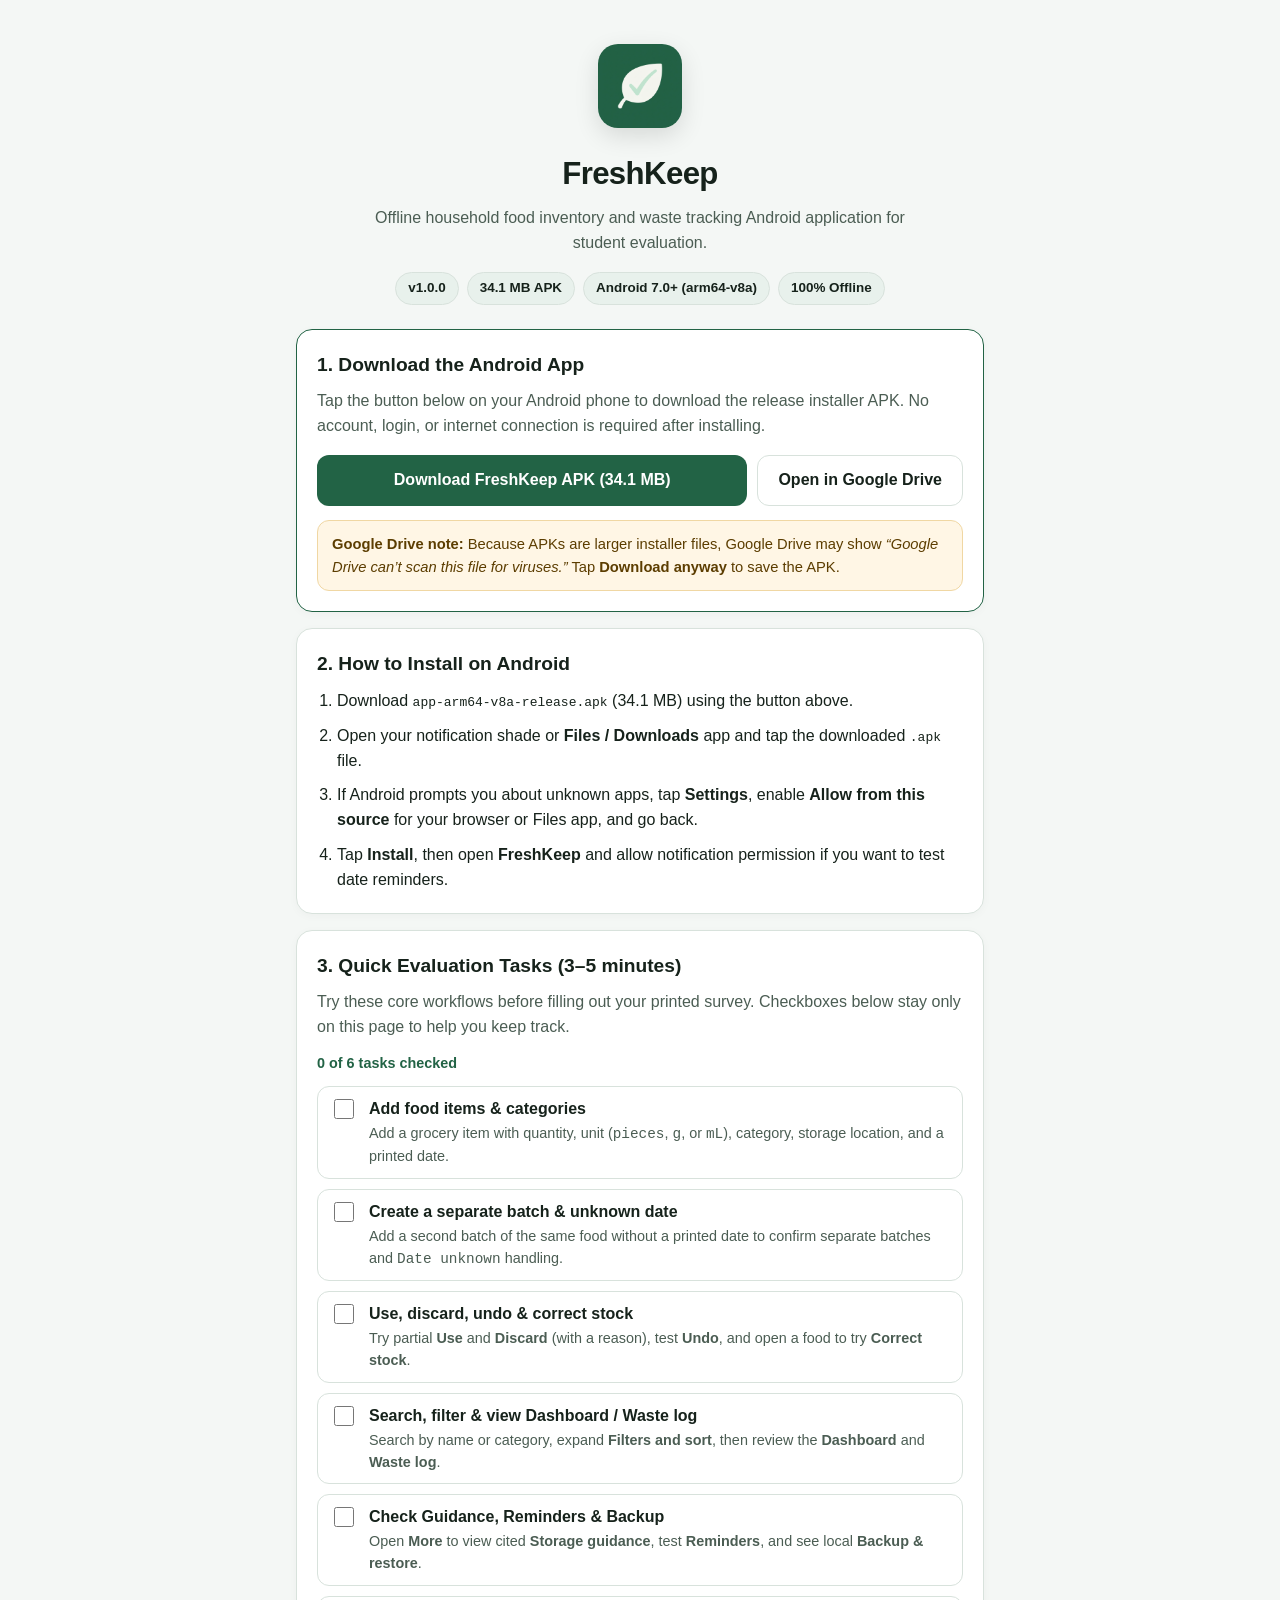
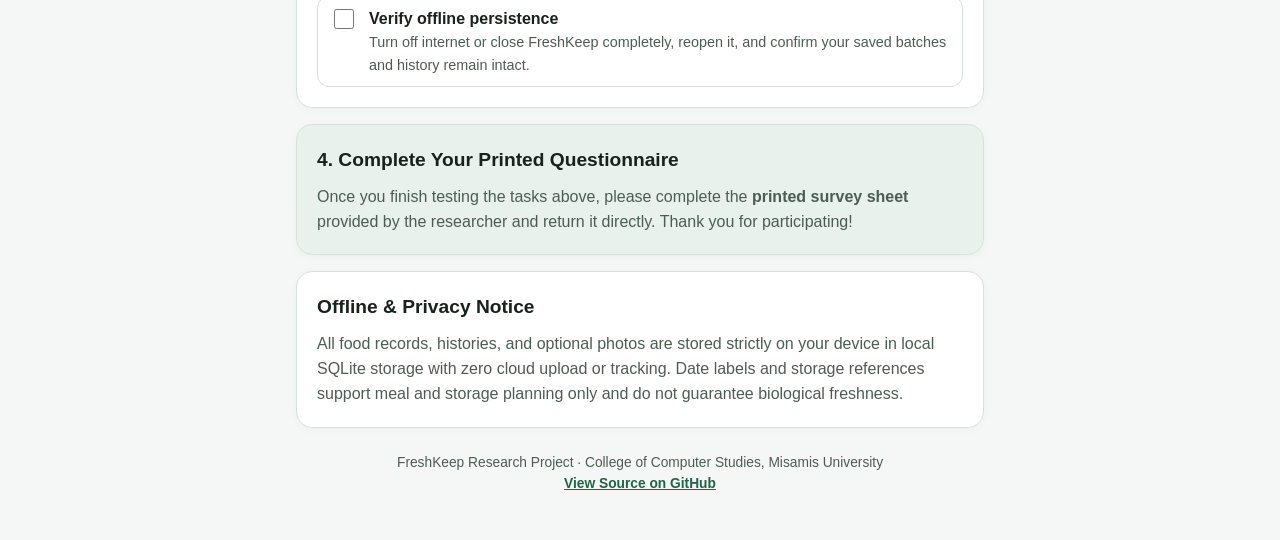
==== docs/index.html @ ba545961 "docs: add static landing page and download portal for student evaluation APK" ====
<!DOCTYPE html>
<html lang="en">
<head>
  <meta charset="utf-8">
  <meta name="viewport" content="width=device-width, initial-scale=1">
  <title>FreshKeep — Download Android Test App</title>
  <meta name="description" content="Download FreshKeep, an offline household food inventory and waste tracking Android app developed for student research evaluation.">
  <link rel="icon" type="image/png" href="icon.png">
  <link rel="stylesheet" href="styles.css">
</head>
<body>
  <main class="wrap">
    <header class="hero">
      <img class="app-icon" src="icon.png" alt="FreshKeep app icon">
      <h1>FreshKeep</h1>
      <p class="subtitle">
        Offline household food inventory and waste tracking Android application for student evaluation.
      </p>
      <div class="badges">
        <span class="badge">v1.0.0</span>
        <span class="badge">34.1 MB APK</span>
        <span class="badge">Android 7.0+ (arm64-v8a)</span>
        <span class="badge">100% Offline</span>
      </div>
    </header>

    <section class="card download-card" aria-labelledby="download-heading">
      <h2 id="download-heading">1. Download the Android App</h2>
      <p>
        Tap the button below on your Android phone to download the release installer APK. No account, login, or internet connection is required after installing.
      </p>
      <div class="actions">
        <a
          class="btn btn-primary"
          href="https://drive.google.com/uc?export=download&amp;id=15BPLmHVSTaHegW3ULRxQfhftmJ_O6i2R"
          rel="noopener"
        >
          Download FreshKeep APK (34.1 MB)
        </a>
        <a
          class="btn btn-secondary"
          href="https://drive.google.com/file/d/15BPLmHVSTaHegW3ULRxQfhftmJ_O6i2R/view?usp=sharing"
          target="_blank"
          rel="noopener noreferrer"
        >
          Open in Google Drive
        </a>
      </div>
      <div class="callout">
        <strong>Google Drive note:</strong> Because APKs are larger installer files, Google Drive may show <em>“Google Drive can’t scan this file for viruses.”</em> Tap <strong>Download anyway</strong> to save the APK.
      </div>
    </section>

    <section class="card" aria-labelledby="install-heading">
      <h2 id="install-heading">2. How to Install on Android</h2>
      <ol class="steps">
        <li>Download <code>app-arm64-v8a-release.apk</code> (34.1 MB) using the button above.</li>
        <li>Open your notification shade or <strong>Files / Downloads</strong> app and tap the downloaded <code>.apk</code> file.</li>
        <li>If Android prompts you about unknown apps, tap <strong>Settings</strong>, enable <strong>Allow from this source</strong> for your browser or Files app, and go back.</li>
        <li>Tap <strong>Install</strong>, then open <strong>FreshKeep</strong> and allow notification permission if you want to test date reminders.</li>
      </ol>
    </section>

    <section class="card" aria-labelledby="tasks-heading">
      <h2 id="tasks-heading">3. Quick Evaluation Tasks (3–5 minutes)</h2>
      <p>
        Try these core workflows before filling out your printed survey. Checkboxes below stay only on this page to help you keep track.
      </p>
      <div id="task-progress" class="progress-line">0 of 6 tasks checked</div>
      <ul class="task-list">
        <li class="task-item">
          <label>
            <input type="checkbox" class="task-box">
            <span>
              <span class="task-title">Add food items &amp; categories</span>
              <span class="task-desc">Add a grocery item with quantity, unit (<code>pieces</code>, <code>g</code>, or <code>mL</code>), category, storage location, and a printed date.</span>
            </span>
          </label>
        </li>
        <li class="task-item">
          <label>
            <input type="checkbox" class="task-box">
            <span>
              <span class="task-title">Create a separate batch &amp; unknown date</span>
              <span class="task-desc">Add a second batch of the same food without a printed date to confirm separate batches and <code>Date unknown</code> handling.</span>
            </span>
          </label>
        </li>
        <li class="task-item">
          <label>
            <input type="checkbox" class="task-box">
            <span>
              <span class="task-title">Use, discard, undo &amp; correct stock</span>
              <span class="task-desc">Try partial <strong>Use</strong> and <strong>Discard</strong> (with a reason), test <strong>Undo</strong>, and open a food to try <strong>Correct stock</strong>.</span>
            </span>
          </label>
        </li>
        <li class="task-item">
          <label>
            <input type="checkbox" class="task-box">
            <span>
              <span class="task-title">Search, filter &amp; view Dashboard / Waste log</span>
              <span class="task-desc">Search by name or category, expand <strong>Filters and sort</strong>, then review the <strong>Dashboard</strong> and <strong>Waste log</strong>.</span>
            </span>
          </label>
        </li>
        <li class="task-item">
          <label>
            <input type="checkbox" class="task-box">
            <span>
              <span class="task-title">Check Guidance, Reminders &amp; Backup</span>
              <span class="task-desc">Open <strong>More</strong> to view cited <strong>Storage guidance</strong>, test <strong>Reminders</strong>, and see local <strong>Backup &amp; restore</strong>.</span>
            </span>
          </label>
        </li>
        <li class="task-item">
          <label>
            <input type="checkbox" class="task-box">
            <span>
              <span class="task-title">Verify offline persistence</span>
              <span class="task-desc">Turn off internet or close FreshKeep completely, reopen it, and confirm your saved batches and history remain intact.</span>
            </span>
          </label>
        </li>
      </ul>
    </section>

    <section class="card survey-card" aria-labelledby="survey-heading">
      <h2 id="survey-heading">4. Complete Your Printed Questionnaire</h2>
      <p>
        Once you finish testing the tasks above, please complete the <strong>printed survey sheet</strong> provided by the researcher and return it directly. Thank you for participating!
      </p>
    </section>

    <section class="card" aria-labelledby="privacy-heading">
      <h2 id="privacy-heading">Offline &amp; Privacy Notice</h2>
      <p>
        All food records, histories, and optional photos are stored strictly on your device in local SQLite storage with zero cloud upload or tracking. Date labels and storage references support meal and storage planning only and do not guarantee biological freshness.
      </p>
    </section>

    <footer class="footer">
      FreshKeep Research Project · College of Computer Studies, Misamis University<br>
      <a href="https://github.com/AiruxPH/FreshKeep" target="_blank" rel="noopener noreferrer">View Source on GitHub</a>
    </footer>
  </main>

  <script>
    (function () {
      var boxes = document.querySelectorAll('.task-box');
      var progress = document.getElementById('task-progress');
      function update() {
        var done = 0;
        for (var i = 0; i < boxes.length; i++) {
          if (boxes[i].checked) done++;
        }
        progress.textContent = done + ' of ' + boxes.length + ' tasks checked';
      }
      for (var i = 0; i < boxes.length; i++) {
        boxes[i].addEventListener('change', update);
      }
      update();
    })();
  </script>
</body>
</html>
---- docs/styles.css ----
:root {
  --green: #226345;
  --green-dark: #194a33;
  --green-tint: #e8f1ec;
  --bg: #f4f7f5;
  --surface: #ffffff;
  --border: #d8e2dc;
  --text: #16221b;
  --muted: #4b5d53;
  --warn-bg: #fff6e5;
  --warn-border: #f0d7a3;
  --warn-text: #5c3d00;
  --radius: 16px;
}

@media (prefers-color-scheme: dark) {
  :root {
    --green: #3a9267;
    --green-dark: #2c7552;
    --green-tint: #1d3227;
    --bg: #0f1612;
    --surface: #17211b;
    --border: #28382f;
    --text: #edf3ef;
    --muted: #acc0b4;
    --warn-bg: #2c2414;
    --warn-border: #594622;
    --warn-text: #f3d79b;
  }
}

* {
  box-sizing: border-box;
}

html {
  scroll-behavior: smooth;
}

body {
  margin: 0;
  font-family: -apple-system, BlinkMacSystemFont, "Segoe UI", Roboto, Helvetica, Arial, sans-serif;
  background: var(--bg);
  color: var(--text);
  line-height: 1.55;
  -webkit-font-smoothing: antialiased;
}

.wrap {
  max-width: 720px;
  margin: 0 auto;
  padding: 24px 16px 48px;
}

.hero {
  text-align: center;
  padding: 20px 12px 24px;
}

.app-icon {
  width: 84px;
  height: 84px;
  border-radius: 20px;
  box-shadow: 0 8px 24px rgba(0, 0, 0, 0.12);
  margin-bottom: 14px;
}

h1 {
  margin: 0 0 8px;
  font-size: 1.95rem;
  letter-spacing: -0.02em;
}

.subtitle {
  margin: 0 auto 16px;
  max-width: 540px;
  color: var(--muted);
  font-size: 1rem;
}

.badges {
  display: flex;
  flex-wrap: wrap;
  justify-content: center;
  gap: 8px;
}

.badge {
  background: var(--green-tint);
  color: var(--text);
  border: 1px solid var(--border);
  padding: 5px 12px;
  border-radius: 999px;
  font-size: 0.84rem;
  font-weight: 600;
}

.card {
  background: var(--surface);
  border: 1px solid var(--border);
  border-radius: var(--radius);
  padding: 20px;
  margin-bottom: 16px;
  box-shadow: 0 2px 10px rgba(0, 0, 0, 0.03);
}

.card h2 {
  margin: 0 0 10px;
  font-size: 1.2rem;
}

.card p {
  margin: 0 0 12px;
  color: var(--muted);
}

.card p:last-child {
  margin-bottom: 0;
}

.download-card {
  border-color: var(--green);
}

.actions {
  display: flex;
  flex-direction: column;
  gap: 10px;
  margin: 16px 0 14px;
}

@media (min-width: 520px) {
  .actions {
    flex-direction: row;
    flex-wrap: wrap;
  }
}

.btn {
  display: inline-flex;
  align-items: center;
  justify-content: center;
  min-height: 48px;
  padding: 12px 20px;
  border-radius: 12px;
  font-size: 1rem;
  font-weight: 600;
  text-decoration: none;
  cursor: pointer;
  transition: background-color 0.15s ease, transform 0.1s ease;
}

.btn:active {
  transform: scale(0.99);
}

.btn-primary {
  background: var(--green);
  color: #ffffff;
  flex: 1 1 auto;
}

.btn-primary:hover {
  background: var(--green-dark);
}

.btn-secondary {
  background: transparent;
  color: var(--text);
  border: 1px solid var(--border);
}

.btn-secondary:hover {
  background: var(--green-tint);
}

.callout {
  background: var(--warn-bg);
  border: 1px solid var(--warn-border);
  color: var(--warn-text);
  border-radius: 12px;
  padding: 12px 14px;
  font-size: 0.92rem;
}

.steps {
  margin: 0;
  padding-left: 20px;
}

.steps li {
  margin-bottom: 10px;
}

.steps li:last-child {
  margin-bottom: 0;
}

.task-list {
  list-style: none;
  margin: 12px 0 0;
  padding: 0;
  display: flex;
  flex-direction: column;
  gap: 10px;
}

.task-item label {
  display: flex;
  align-items: flex-start;
  gap: 12px;
  padding: 10px 12px;
  border: 1px solid var(--border);
  border-radius: 12px;
  cursor: pointer;
}

.task-item input[type="checkbox"] {
  width: 20px;
  height: 20px;
  margin-top: 2px;
  accent-color: var(--green);
  flex-shrink: 0;
}

.task-title {
  display: block;
  font-weight: 600;
}

.task-desc {
  display: block;
  font-size: 0.9rem;
  color: var(--muted);
}

.task-item input:checked + span .task-title {
  text-decoration: line-through;
  opacity: 0.72;
}

.progress-line {
  font-size: 0.9rem;
  font-weight: 600;
  color: var(--green);
  margin-top: 6px;
}

.survey-card {
  background: var(--green-tint);
}

.footer {
  text-align: center;
  margin-top: 24px;
  font-size: 0.86rem;
  color: var(--muted);
}

.footer a {
  color: var(--green);
  font-weight: 600;
}
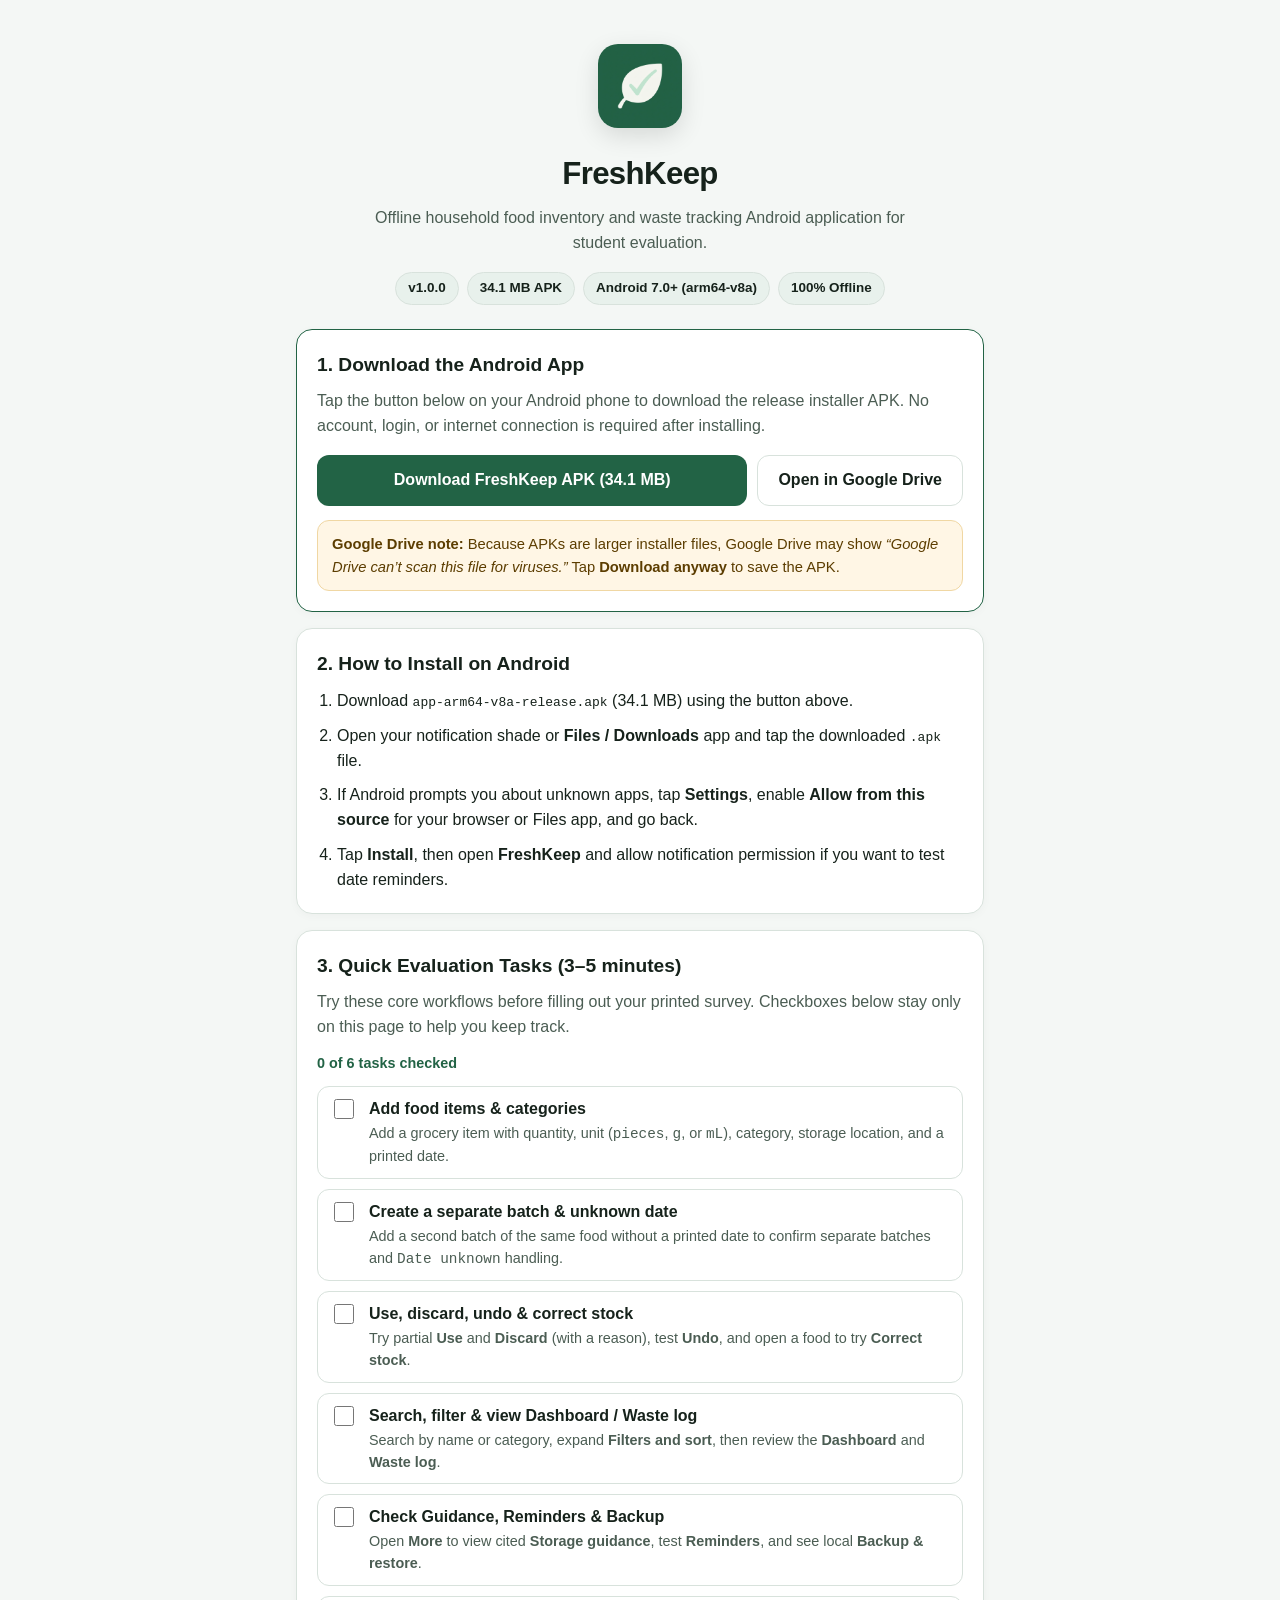
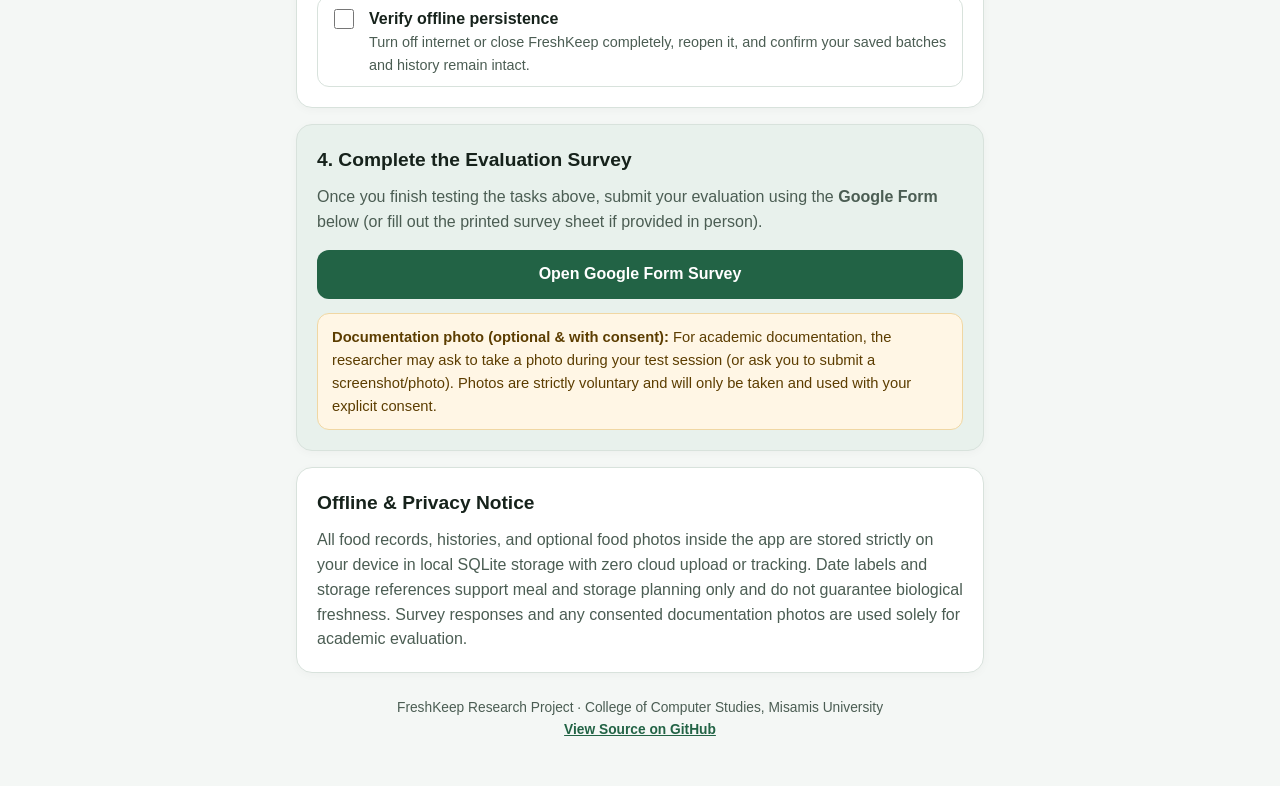
==== commit 6fea06ea: "feat: add Google Form survey link and photo-consent notice to documentation and landing page" ====
--- a/docs/index.html
+++ b/docs/index.html
@@ -126,16 +126,29 @@
     </section>
 
     <section class="card survey-card" aria-labelledby="survey-heading">
-      <h2 id="survey-heading">4. Complete Your Printed Questionnaire</h2>
+      <h2 id="survey-heading">4. Complete the Evaluation Survey</h2>
       <p>
-        Once you finish testing the tasks above, please complete the <strong>printed survey sheet</strong> provided by the researcher and return it directly. Thank you for participating!
+        Once you finish testing the tasks above, submit your evaluation using the <strong>Google Form</strong> below (or fill out the printed survey sheet if provided in person).
       </p>
+      <div class="actions">
+        <a
+          class="btn btn-primary"
+          href="https://docs.google.com/forms/d/e/1FAIpQLSeqazJZfaJS-eTChevbZuaS1k_T2pdtu_-zVA3gwY_LlOVrpw/viewform?usp=header"
+          target="_blank"
+          rel="noopener noreferrer"
+        >
+          Open Google Form Survey
+        </a>
+      </div>
+      <div class="callout">
+        <strong>Documentation photo (optional &amp; with consent):</strong> For academic documentation, the researcher may ask to take a photo during your test session (or ask you to submit a screenshot/photo). Photos are strictly voluntary and will only be taken and used with your explicit consent.
+      </div>
     </section>
 
     <section class="card" aria-labelledby="privacy-heading">
       <h2 id="privacy-heading">Offline &amp; Privacy Notice</h2>
       <p>
-        All food records, histories, and optional photos are stored strictly on your device in local SQLite storage with zero cloud upload or tracking. Date labels and storage references support meal and storage planning only and do not guarantee biological freshness.
+        All food records, histories, and optional food photos inside the app are stored strictly on your device in local SQLite storage with zero cloud upload or tracking. Date labels and storage references support meal and storage planning only and do not guarantee biological freshness. Survey responses and any consented documentation photos are used solely for academic evaluation.
       </p>
     </section>
 
